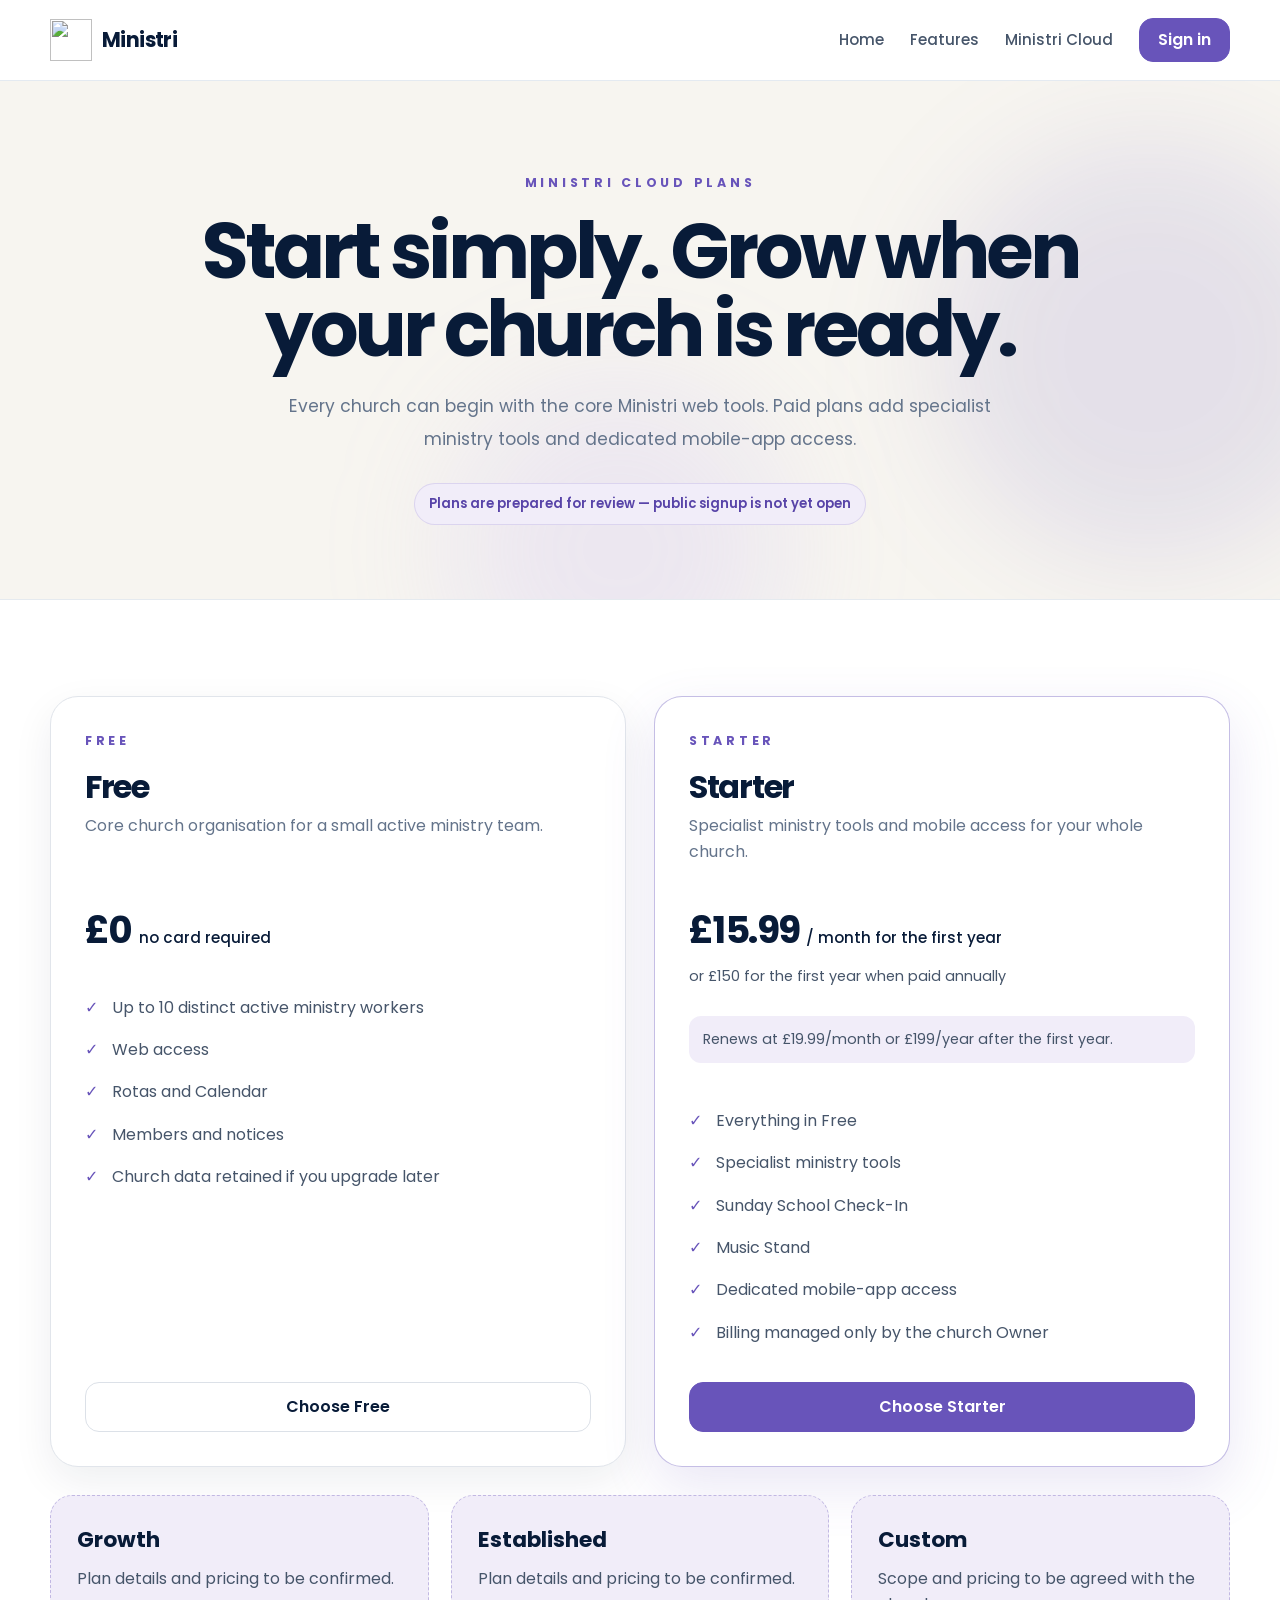
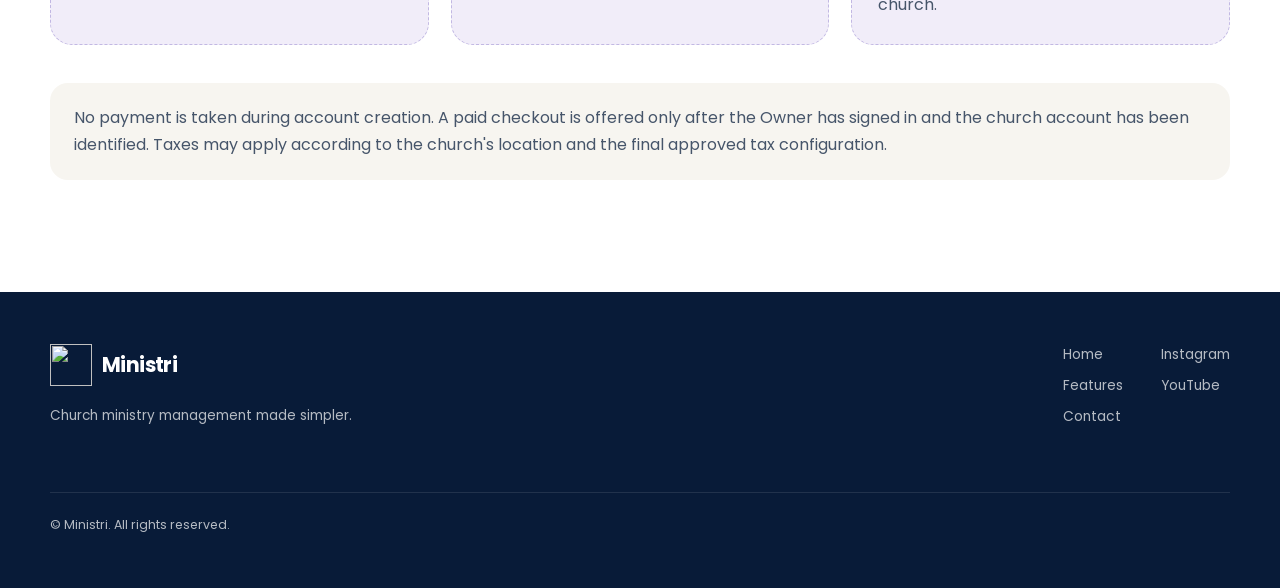
==== pricing/index.html @ 079cabef "feat: prepare Ministri Cloud pricing page" ====
<!doctype html>
<html lang="en">
<head>
  <meta charset="utf-8" />
  <meta name="viewport" content="width=device-width, initial-scale=1" />
  <meta name="description" content="Compare Ministri Cloud plans for church rotas, calendars, members and specialist ministry tools." />
  <meta name="theme-color" content="#081B38" />
  <meta name="robots" content="noindex, nofollow" />

  <meta property="og:title" content="Ministri Cloud pricing" />
  <meta property="og:description" content="Free and Starter plans for churches using Ministri Cloud." />
  <meta property="og:image" content="https://ministri.app/assets/opengraph-image.png" />
  <meta property="og:url" content="https://ministri.app/pricing/" />
  <meta property="og:type" content="website" />

  <title>Ministri Cloud pricing</title>
  <link rel="icon" href="../assets/ministri-icon.png" />
  <link rel="preconnect" href="https://fonts.googleapis.com">
  <link rel="preconnect" href="https://fonts.gstatic.com" crossorigin>
  <link href="https://fonts.googleapis.com/css2?family=Poppins:wght@400;500;600;700&display=swap" rel="stylesheet">
  <link rel="stylesheet" href="../styles.css" />
</head>
<body>
  <header class="site-header">
    <div class="container header-inner">
      <a class="brand" href="/" aria-label="Ministri home">
        <img src="../assets/ministri-icon.png" alt="" />
        <span>Ministri</span>
      </a>
      <nav class="desktop-nav" aria-label="Primary navigation">
        <a href="/">Home</a>
        <a href="/#features">Features</a>
        <a href="/#cloud">Ministri Cloud</a>
      </nav>
      <a class="button button-small" href="https://cloud.ministri.app/login">Sign in</a>
    </div>
  </header>

  <main>
    <section class="pricing-hero">
      <div class="hero-glow hero-glow-one"></div>
      <div class="hero-glow hero-glow-two"></div>
      <div class="container pricing-hero-inner">
        <p class="eyebrow">Ministri Cloud plans</p>
        <h1>Start simply. Grow when your church is ready.</h1>
        <p class="hero-lead">
          Every church can begin with the core Ministri web tools. Paid plans add specialist ministry tools and dedicated mobile-app access.
        </p>
        <div class="status-pill">Plans are prepared for review — public signup is not yet open</div>
      </div>
    </section>

    <section class="section pricing-section">
      <div class="container">
        <div class="pricing-grid">
          <article class="pricing-card">
            <p class="eyebrow">Free</p>
            <h2>Free</h2>
            <p class="pricing-summary">Core church organisation for a small active ministry team.</p>
            <p class="pricing-amount">£0 <span>no card required</span></p>
            <ul class="pricing-list">
              <li>Up to 10 distinct active ministry workers</li>
              <li>Web access</li>
              <li>Rotas and Calendar</li>
              <li>Members and notices</li>
              <li>Church data retained if you upgrade later</li>
            </ul>
            <a class="button button-secondary" href="https://cloud.ministri.app/signup?plan=free">Choose Free</a>
          </article>

          <article class="pricing-card pricing-card-featured">
            <p class="eyebrow">Starter</p>
            <h2>Starter</h2>
            <p class="pricing-summary">Specialist ministry tools and mobile access for your whole church.</p>
            <p class="pricing-amount">£15.99 <span>/ month for the first year</span></p>
            <p class="pricing-alternative">or £150 for the first year when paid annually</p>
            <p class="pricing-renewal">Renews at £19.99/month or £199/year after the first year.</p>
            <ul class="pricing-list">
              <li>Everything in Free</li>
              <li>Specialist ministry tools</li>
              <li>Sunday School Check-In</li>
              <li>Music Stand</li>
              <li>Dedicated mobile-app access</li>
              <li>Billing managed only by the church Owner</li>
            </ul>
            <a class="button" href="https://cloud.ministri.app/signup?plan=starter">Choose Starter</a>
          </article>
        </div>

        <div class="pricing-placeholder-grid" aria-label="Plans awaiting pricing approval">
          <article class="pricing-placeholder">
            <h3>Growth</h3>
            <p>Plan details and pricing to be confirmed.</p>
          </article>
          <article class="pricing-placeholder">
            <h3>Established</h3>
            <p>Plan details and pricing to be confirmed.</p>
          </article>
          <article class="pricing-placeholder">
            <h3>Custom</h3>
            <p>Scope and pricing to be agreed with the church.</p>
          </article>
        </div>

        <p class="pricing-guardrail">
          No payment is taken during account creation. A paid checkout is offered only after the Owner has signed in and the church account has been identified. Taxes may apply according to the church's location and the final approved tax configuration.
        </p>
      </div>
    </section>
  </main>

  <footer class="site-footer">
    <div class="container footer-inner">
      <div class="footer-brand">
        <a class="brand" href="/">
          <img src="../assets/ministri-icon.png" alt="" />
          <span>Ministri</span>
        </a>
        <p>Church ministry management made simpler.</p>
      </div>
      <div class="footer-links">
        <a href="/">Home</a>
        <a href="/#features">Features</a>
        <a href="/#contact">Contact</a>
      </div>
      <div class="footer-socials">
        <a href="https://www.instagram.com/ministriapp/" target="_blank" rel="noopener noreferrer">Instagram</a>
        <a href="https://www.youtube.com/@ministriapp" target="_blank" rel="noopener noreferrer">YouTube</a>
      </div>
      <p class="copyright">© <span id="year"></span> Ministri. All rights reserved.</p>
    </div>
  </footer>
  <script src="../script.js?v=3"></script>
</body>
</html>
---- styles.css ----
:root {
  --cream: #F7F5F0;
  --navy: #081B38;
  --navy-soft: #162B55;
  --purple: #6854BA;
  --purple-dark: #5844A8;
  --lavender: #BBAEF2;
  --lavender-soft: #F1EDF9;
  --white: #FFFFFF;
  --slate: #64748B;
  --slate-dark: #46556A;
  --line: #E1E5EB;
  --shadow: 0 24px 70px rgba(8, 27, 56, 0.12);
  --radius-xl: 32px;
  --radius-lg: 26px;
  --radius-md: 18px;
}

* {
  box-sizing: border-box;
}

html {
  scroll-behavior: smooth;
}

body {
  margin: 0;
  font-family: "Poppins", system-ui, -apple-system, BlinkMacSystemFont, "Segoe UI", sans-serif;
  color: var(--navy);
  background: var(--cream);
  line-height: 1.65;
}

body,
button,
input,
textarea {
  font-family: "Poppins", system-ui, -apple-system, BlinkMacSystemFont, "Segoe UI", sans-serif;
}

a {
  color: inherit;
  text-decoration: none;
}

img {
  display: block;
  max-width: 100%;
}

.container {
  width: min(1180px, calc(100% - 40px));
  margin: 0 auto;
}

.site-header {
  position: sticky;
  top: 0;
  z-index: 50;
  border-bottom: 1px solid rgba(226, 232, 240, 0.9);
  background: rgba(255, 255, 255, 0.95);
  backdrop-filter: blur(16px);
}

.header-inner {
  min-height: 80px;
  display: flex;
  align-items: center;
  gap: 26px;
}

.brand {
  display: inline-flex;
  align-items: center;
  gap: 10px;
  flex-shrink: 0;
}

.brand img {
  width: 42px;
  height: 42px;
  object-fit: contain;
}

.brand span {
  color: var(--navy);
  font-size: 1.28rem;
  font-weight: 700;
  letter-spacing: -0.03em;
}

.desktop-nav {
  display: flex;
  align-items: center;
  gap: 26px;
  margin-left: auto;
  color: var(--slate-dark);
  font-size: 0.94rem;
  font-weight: 500;
}

.desktop-nav a {
  transition: color 0.2s ease;
}

.desktop-nav a:hover {
  color: var(--purple);
}

.button {
  min-height: 50px;
  display: inline-flex;
  align-items: center;
  justify-content: center;
  padding: 0 24px;
  border: 1px solid var(--purple);
  border-radius: 14px;
  background: var(--purple);
  color: white;
  font-weight: 600;
  cursor: pointer;
  transition: 0.2s ease;
}

.button:hover {
  transform: translateY(-1px);
  border-color: var(--purple-dark);
  background: var(--purple-dark);
}

.button-small {
  min-height: 44px;
  padding-inline: 18px;
}

.button-secondary {
  border-color: #DCE1E8;
  background: rgba(255, 255, 255, 0.92);
  color: var(--navy);
}

.button-secondary:hover {
  border-color: var(--purple);
  background: white;
  color: var(--purple);
}

.hero {
  position: relative;
  overflow: hidden;
  border-bottom: 1px solid rgba(226, 232, 240, 0.82);
  background: var(--cream);
}

.hero-glow {
  position: absolute;
  border-radius: 999px;
  filter: blur(60px);
  pointer-events: none;
}

.hero-glow-one {
  right: -80px;
  top: 60px;
  width: 420px;
  height: 420px;
  background: rgba(104, 84, 186, 0.13);
}

.hero-glow-two {
  left: 35%;
  bottom: -120px;
  width: 340px;
  height: 340px;
  background: rgba(187, 174, 242, 0.18);
}

.hero-grid {
  position: relative;
  display: grid;
  grid-template-columns: 0.9fr 1.1fr;
  align-items: center;
  gap: 60px;
  padding-top: 86px;
  padding-bottom: 92px;
}

.eyebrow {
  margin: 0 0 18px;
  color: var(--purple);
  font-size: 0.78rem;
  font-weight: 700;
  letter-spacing: 0.30em;
  text-transform: uppercase;
}

h1,
h2,
h3,
p {
  margin-top: 0;
}

h1 {
  margin-bottom: 26px;
  font-size: clamp(3.2rem, 6.1vw, 5.15rem);
  line-height: 1.02;
  letter-spacing: -0.052em;
  color: var(--navy);
}

h1 span {
  display: block;
}

h2 {
  margin-bottom: 18px;
  font-size: clamp(2.2rem, 4.2vw, 3.45rem);
  line-height: 1.1;
  letter-spacing: -0.04em;
  color: var(--navy);
}

h3 {
  margin-bottom: 10px;
  font-size: 1.16rem;
  color: var(--navy);
}

.hero-lead {
  max-width: 660px;
  color: var(--slate);
  font-size: 1.08rem;
  line-height: 1.9;
}

.hero-actions {
  display: flex;
  flex-wrap: wrap;
  gap: 12px;
  margin-top: 32px;
}

.hero-points {
  display: grid;
  grid-template-columns: repeat(3, 1fr);
  gap: 22px;
  margin-top: 48px;
}

.hero-points div {
  min-width: 0;
}

.hero-points strong,
.hero-points span {
  display: block;
}

.hero-points strong {
  margin-bottom: 5px;
  color: var(--navy);
  font-size: 0.93rem;
}

.hero-points span {
  color: #8792A3;
  font-size: 0.8rem;
  line-height: 1.65;
}

.hero-visual {
  position: relative;
}

.hero-image-glow {
  position: absolute;
  inset: 9%;
  border-radius: 44px;
  background: rgba(104, 84, 186, 0.16);
  filter: blur(46px);
}

.hero-image-shell {
  position: relative;
  overflow: hidden;
  border: 1px solid rgba(255, 255, 255, 0.86);
  border-radius: 28px;
  background: white;
  box-shadow: 0 30px 80px rgba(8, 27, 56, 0.14);
  transform: rotate(1.5deg);
}

.hero-image-shell img {
  width: 100%;
  height: auto;
}

.section {
  padding: 96px 0;
}

.section-heading {
  max-width: 760px;
  margin-bottom: 48px;
}

.section-heading.center {
  margin-inline: auto;
  text-align: center;
}

.section-heading > p:last-child {
  margin-inline: auto;
  max-width: 690px;
  color: var(--slate);
  font-size: 1.03rem;
  line-height: 1.9;
}

.feature-grid {
  display: grid;
  grid-template-columns: repeat(3, 1fr);
  gap: 20px;
}

.feature-card {
  padding: 30px;
  border: 1px solid rgba(226, 232, 240, 0.92);
  border-radius: 28px;
  background: white;
  box-shadow: 0 3px 12px rgba(8, 27, 56, 0.03);
  transition: transform 0.2s ease, box-shadow 0.2s ease;
}

.feature-card:hover {
  transform: translateY(-4px);
  box-shadow: 0 12px 30px rgba(8, 27, 56, 0.08);
}

.feature-icon {
  width: 50px;
  height: 50px;
  display: grid;
  place-items: center;
  margin-bottom: 24px;
  border-radius: 17px;
  background: rgba(104, 84, 186, 0.10);
  color: var(--purple);
  font-size: 0.85rem;
  font-weight: 700;
}

.feature-card p,
.step p,
.church-copy p,
.contact-copy p {
  margin-bottom: 0;
  color: var(--slate);
  line-height: 1.8;
}

.steps-section {
  padding: 96px 0;
  border-block: 1px solid rgba(226, 232, 240, 0.82);
  background: white;
}

.steps-grid {
  display: grid;
  grid-template-columns: repeat(3, 1fr);
  gap: 54px;
  margin-top: 60px;
}

.step {
  text-align: center;
}

.step-number {
  width: 58px;
  height: 58px;
  display: grid;
  place-items: center;
  margin: 0 auto 24px;
  border-radius: 999px;
  background: var(--purple);
  color: white;
  font-size: 1.15rem;
  font-weight: 700;
  box-shadow: 0 8px 22px rgba(104, 84, 186, 0.18);
}

.step p {
  max-width: 320px;
  margin-inline: auto;
}

.church-grid {
  display: grid;
  grid-template-columns: 1fr 0.88fr;
  align-items: center;
  gap: 74px;
}

.church-copy p {
  margin-bottom: 18px;
}

.text-link {
  display: inline-flex;
  margin-top: 12px;
  color: var(--purple);
  font-weight: 600;
}

.setup-card {
  position: relative;
  overflow: hidden;
  padding: 34px;
  border-radius: 30px;
  background: linear-gradient(145deg, var(--navy), var(--navy-soft) 70%, var(--purple));
  color: white;
  box-shadow: var(--shadow);
}

.setup-card::after {
  content: "";
  position: absolute;
  width: 220px;
  height: 220px;
  right: -80px;
  bottom: -100px;
  border-radius: 999px;
  background: rgba(255, 255, 255, 0.08);
}

.setup-kicker {
  position: relative;
  z-index: 1;
  margin-bottom: 10px;
  color: #CFC6F6;
  font-size: 0.78rem;
  font-weight: 700;
  letter-spacing: 0.18em;
  text-transform: uppercase;
}

.setup-card h3 {
  position: relative;
  z-index: 1;
  max-width: 390px;
  margin-bottom: 22px;
  color: white;
  font-size: 1.8rem;
}

.setup-card ul {
  position: relative;
  z-index: 1;
  margin: 0;
  padding: 0;
  list-style: none;
}

.setup-card li {
  position: relative;
  padding: 11px 0 11px 30px;
  border-bottom: 1px solid rgba(255, 255, 255, 0.10);
  color: rgba(255, 255, 255, 0.9);
}

.setup-card li::before {
  content: "✓";
  position: absolute;
  left: 0;
  color: #CFC6F6;
  font-weight: 700;
}

.social-strip {
  padding: 48px 0;
}

.social-inner {
  display: flex;
  align-items: center;
  justify-content: space-between;
  gap: 30px;
  padding: 34px 38px;
  border: 1px solid rgba(104, 84, 186, 0.14);
  border-radius: 28px;
  background: var(--lavender-soft);
}

.social-inner h2 {
  max-width: 580px;
  margin-bottom: 0;
  font-size: clamp(1.6rem, 3vw, 2.3rem);
}

.social-links {
  display: flex;
  flex-wrap: wrap;
  gap: 10px;
}

.social-links a {
  padding: 11px 15px;
  border: 1px solid rgba(104, 84, 186, 0.17);
  border-radius: 13px;
  background: white;
  color: var(--purple);
  font-size: 0.9rem;
  font-weight: 600;
}

.contact-section {
  background: linear-gradient(180deg, var(--cream), white);
}

.contact-grid {
  display: grid;
  grid-template-columns: 0.85fr 1.15fr;
  align-items: start;
  gap: 72px;
}

.contact-form {
  padding: 32px;
  border: 1px solid rgba(226, 232, 240, 0.95);
  border-radius: 28px;
  background: white;
  box-shadow: 0 18px 55px rgba(8, 27, 56, 0.08);
}

.field-row {
  display: grid;
  grid-template-columns: 1fr 1fr;
  gap: 16px;
}

label {
  display: grid;
  gap: 8px;
  margin-bottom: 16px;
  color: var(--navy);
  font-size: 0.88rem;
  font-weight: 600;
}

label span {
  color: var(--purple);
}

input,
textarea {
  width: 100%;
  padding: 13px 14px;
  border: 1px solid #D7DDE6;
  border-radius: 13px;
  background: white;
  color: var(--navy);
  font: inherit;
  outline: none;
}

input:focus,
textarea:focus {
  border-color: var(--purple);
  box-shadow: 0 0 0 3px rgba(104, 84, 186, 0.10);
}

textarea {
  resize: vertical;
}

.form-button {
  width: 100%;
  border: 0;
}

.form-note {
  margin: 10px 0 0;
  color: #8A95A6;
  font-size: 0.78rem;
}

.cta-section {
  padding: 0 0 96px;
  background: white;
}

.cta-card {
  position: relative;
  overflow: hidden;
  display: flex;
  align-items: center;
  justify-content: space-between;
  gap: 34px;
  padding: 50px 54px;
  border-radius: 32px;
  background: linear-gradient(135deg, var(--navy), var(--navy-soft) 60%, var(--purple));
  color: white;
  box-shadow: 0 20px 60px rgba(8, 27, 56, 0.14);
}

.cta-glow {
  position: absolute;
  width: 280px;
  height: 280px;
  right: -90px;
  bottom: -150px;
  border-radius: 999px;
  background: rgba(255, 255, 255, 0.11);
  filter: blur(8px);
}

.cta-card > * {
  position: relative;
  z-index: 1;
}

.cta-card h2 {
  margin-bottom: 12px;
  color: white;
  font-size: clamp(2rem, 4vw, 3.1rem);
}

.cta-card p {
  margin-bottom: 0;
  color: #D8DEEA;
  font-size: 1rem;
}

.button-light {
  flex-shrink: 0;
  border-color: white;
  background: white;
  color: var(--navy);
}

.button-light:hover {
  border-color: white;
  background: #F4F5F7;
  color: var(--navy);
}

.site-footer {
  padding: 52px 0;
  background: var(--navy);
  color: rgba(255, 255, 255, 0.70);
}

.footer-inner {
  display: grid;
  grid-template-columns: 1.2fr auto auto;
  align-items: start;
  gap: 38px;
}

.footer-brand .brand span {
  color: white;
}

.footer-brand p {
  margin: 10px 0 0;
  font-size: 0.85rem;
}

.footer-links,
.footer-socials {
  display: grid;
  gap: 8px;
  font-size: 0.86rem;
}

.footer-links a:hover,
.footer-socials a:hover {
  color: white;
}

.copyright {
  grid-column: 1 / -1;
  margin: 26px 0 0;
  padding-top: 22px;
  border-top: 1px solid rgba(255, 255, 255, 0.10);
  font-size: 0.78rem;
}

@media (max-width: 980px) {
  .desktop-nav {
    display: none;
  }

  .hero-grid,
  .church-grid,
  .contact-grid {
    grid-template-columns: 1fr;
  }

  .hero-grid {
    gap: 48px;
  }

  .hero-copy {
    max-width: 760px;
  }

  .feature-grid {
    grid-template-columns: repeat(2, 1fr);
  }

  .church-grid,
  .contact-grid {
    gap: 46px;
  }
}

@media (max-width: 700px) {
  .container {
    width: min(100% - 28px, 1180px);
  }

  .header-inner {
    min-height: 68px;
    gap: 12px;
  }

  .brand img {
    width: 36px;
    height: 36px;
  }

  .brand span {
    font-size: 1.08rem;
  }

  .button-small {
    margin-left: auto;
    min-height: 40px;
    padding-inline: 14px;
  }

  .hero-grid {
    padding-top: 58px;
    padding-bottom: 64px;
  }

  h1 {
    font-size: clamp(2.7rem, 13vw, 4.2rem);
  }

  h1 span {
    display: inline;
  }

  .hero-actions {
    display: grid;
  }

  .hero-actions .button {
    width: 100%;
  }

  .hero-points {
    grid-template-columns: 1fr;
    gap: 18px;
    margin-top: 34px;
  }

  .hero-image-shell {
    border-radius: 20px;
    transform: none;
  }

  .section,
  .steps-section {
    padding: 68px 0;
  }

  .feature-grid,
  .steps-grid {
    grid-template-columns: 1fr;
  }

  .steps-grid {
    gap: 38px;
    margin-top: 44px;
  }

  .social-inner {
    flex-direction: column;
    align-items: flex-start;
    padding: 26px;
  }

  .field-row {
    grid-template-columns: 1fr;
    gap: 0;
  }

  .contact-form {
    padding: 22px;
  }

  .cta-section {
    padding-bottom: 68px;
  }

  .cta-card {
    flex-direction: column;
    align-items: flex-start;
    padding: 34px 28px;
  }

  .cta-card .button {
    width: 100%;
  }

  .footer-inner {
    grid-template-columns: 1fr;
    gap: 24px;
  }

  .copyright {
    grid-column: 1;
  }
}

/* --- Ministri Cloud + Fellowship Licence additions --- */
.cloud-section {
  border-block: 1px solid rgba(226, 232, 240, 0.82);
  background: white;
}

.cloud-grid {
  display: grid;
  grid-template-columns: 1fr 0.88fr;
  align-items: center;
  gap: 74px;
}

.cloud-copy p {
  margin-bottom: 18px;
  color: var(--slate);
  line-height: 1.85;
}

.status-pill {
  display: inline-flex;
  margin-top: 10px;
  padding: 9px 14px;
  border: 1px solid rgba(104, 84, 186, 0.16);
  border-radius: 999px;
  background: var(--lavender-soft);
  color: var(--purple-dark);
  font-size: 0.82rem;
  font-weight: 600;
}

.fellowship-strip {
  padding: 68px 0;
  background: var(--cream);
}

.fellowship-inner {
  display: flex;
  align-items: center;
  justify-content: space-between;
  gap: 38px;
  padding: 38px 42px;
  border: 1px solid rgba(104, 84, 186, 0.14);
  border-radius: 30px;
  background: white;
  box-shadow: 0 12px 36px rgba(8, 27, 56, 0.05);
}

.fellowship-inner h2 {
  margin-bottom: 12px;
  font-size: clamp(1.9rem, 3.5vw, 2.75rem);
}

.fellowship-inner p:last-child {
  max-width: 760px;
  margin-bottom: 0;
  color: var(--slate);
}

.fellowship-inner .button {
  flex-shrink: 0;
}

.licence-hero {
  position: relative;
  overflow: hidden;
  padding: 108px 0 96px;
  border-bottom: 1px solid rgba(226, 232, 240, 0.82);
  background: var(--cream);
}

.licence-hero-inner {
  position: relative;
  z-index: 1;
  max-width: 900px;
}

.licence-hero h1 {
  max-width: 820px;
}

.licence-note {
  display: inline-flex;
  max-width: 760px;
  margin-top: 32px;
  padding: 15px 18px;
  border: 1px solid rgba(104, 84, 186, 0.15);
  border-radius: 14px;
  background: rgba(255, 255, 255, 0.72);
  color: var(--slate-dark);
  font-size: 0.9rem;
}

.six-step-grid {
  display: grid;
  grid-template-columns: repeat(3, 1fr);
  gap: 42px 34px;
  margin-top: 56px;
}

.detail-step p {
  max-width: 340px;
}

.licence-section {
  background: var(--cream);
}

.licence-grid {
  display: grid;
  grid-template-columns: 1fr 0.95fr;
  align-items: stretch;
  gap: 28px;
}

.licence-column {
  padding: 40px;
  border: 1px solid rgba(226, 232, 240, 0.92);
  border-radius: 30px;
  background: white;
}

.licence-column h2 {
  font-size: clamp(2rem, 3.7vw, 3rem);
}

.dark-licence-card {
  border-color: transparent;
  background: linear-gradient(145deg, var(--navy), var(--navy-soft) 72%, var(--purple));
  color: white;
  box-shadow: var(--shadow);
}

.dark-licence-card h3 {
  margin-bottom: 22px;
  color: white;
  font-size: 1.8rem;
}

.licence-list {
  margin: 22px 0 0;
  padding: 0;
  list-style: none;
}

.licence-list li {
  position: relative;
  padding: 10px 0 10px 29px;
  color: var(--slate-dark);
}

.licence-list li::before {
  content: "✓";
  position: absolute;
  left: 0;
  color: var(--purple);
  font-weight: 700;
}

.light-list li {
  border-bottom: 1px solid rgba(255, 255, 255, 0.10);
  color: rgba(255, 255, 255, 0.88);
}

.light-list li::before {
  color: #CFC6F6;
}

.restrictions-section {
  background: white;
}

.restrictions-grid {
  display: grid;
  grid-template-columns: 0.82fr 1.18fr;
  align-items: start;
  gap: 68px;
}

.restriction-lead {
  color: var(--slate);
  font-size: 1.03rem;
  line-height: 1.85;
}

.restriction-card {
  padding: 34px;
  border: 1px solid rgba(104, 84, 186, 0.15);
  border-radius: 28px;
  background: var(--lavender-soft);
}

.restriction-card .licence-list {
  margin-top: 12px;
}

.fellowship-only-section {
  padding: 0 0 96px;
  background: white;
}

.fellowship-only-card {
  padding: 48px 50px;
  border-radius: 32px;
  background: linear-gradient(135deg, var(--navy), var(--navy-soft) 66%, var(--purple));
  color: white;
  box-shadow: 0 20px 60px rgba(8, 27, 56, 0.14);
}

.fellowship-only-card h2 {
  max-width: 820px;
  color: white;
}

.fellowship-only-card p:last-child {
  max-width: 850px;
  margin-bottom: 0;
  color: #D8DEEA;
  line-height: 1.85;
}

@media (max-width: 980px) {
  .cloud-grid,
  .licence-grid,
  .restrictions-grid {
    grid-template-columns: 1fr;
  }

  .six-step-grid {
    grid-template-columns: repeat(2, 1fr);
  }

  .fellowship-inner {
    align-items: flex-start;
    flex-direction: column;
  }
}

@media (max-width: 700px) {
  .cloud-grid {
    gap: 40px;
  }

  .fellowship-strip {
    padding: 48px 0;
  }

  .fellowship-inner,
  .licence-column,
  .fellowship-only-card {
    padding: 28px;
  }

  .fellowship-inner .button {
    width: 100%;
  }

  .licence-hero {
    padding: 72px 0 68px;
  }

  .six-step-grid {
    grid-template-columns: 1fr;
    gap: 34px;
  }

  .restrictions-grid {
    gap: 34px;
  }

  .fellowship-only-section {
    padding-bottom: 68px;
  }
}

/* --- Fresh public-site spacing + scroll reveal --- */

/* Extra breathing room between the Ministri Cloud copy/status and its navy card,
   especially when the Cloud section stacks to one column. */
.cloud-copy .status-pill {
  margin-bottom: 18px;
}

.cloud-pricing-action {
  margin-top: 8px;
}

/* --- Ministri Cloud pricing page --- */
.pricing-hero {
  position: relative;
  overflow: hidden;
  padding: 92px 0 74px;
  border-bottom: 1px solid rgba(226, 232, 240, 0.82);
  background: var(--cream);
}

.pricing-hero-inner {
  position: relative;
  z-index: 1;
  max-width: 880px;
  text-align: center;
}

.pricing-hero h1 {
  margin-bottom: 22px;
  font-size: clamp(2.8rem, 6vw, 4.8rem);
}

.pricing-hero .hero-lead {
  max-width: 760px;
  margin-inline: auto;
}

.pricing-section {
  background: white;
}

.pricing-grid {
  display: grid;
  grid-template-columns: repeat(2, minmax(0, 1fr));
  gap: 28px;
  align-items: stretch;
}

.pricing-card {
  display: flex;
  flex-direction: column;
  padding: 34px;
  border: 1px solid var(--line);
  border-radius: 28px;
  background: white;
  box-shadow: 0 14px 40px rgba(8, 27, 56, 0.07);
}

.pricing-card-featured {
  border-color: rgba(104, 84, 186, 0.38);
  box-shadow: 0 20px 54px rgba(104, 84, 186, 0.14);
}

.pricing-card h2 {
  margin-bottom: 8px;
  font-size: 2rem;
}

.pricing-summary {
  min-height: 52px;
  color: var(--slate);
}

.pricing-amount {
  margin: 18px 0 4px;
  color: var(--navy);
  font-size: 2.35rem;
  font-weight: 700;
  letter-spacing: -0.04em;
}

.pricing-amount span {
  font-size: 0.95rem;
  font-weight: 500;
  letter-spacing: 0;
}

.pricing-alternative,
.pricing-renewal,
.pricing-note {
  color: var(--slate-dark);
  font-size: 0.9rem;
}

.pricing-renewal {
  margin-top: 12px;
  padding: 12px 14px;
  border-radius: 12px;
  background: var(--lavender-soft);
}

.pricing-list {
  margin: 22px 0 28px;
  padding: 0;
  list-style: none;
}

.pricing-list li {
  position: relative;
  padding: 8px 0 8px 27px;
  color: var(--slate-dark);
}

.pricing-list li::before {
  content: "✓";
  position: absolute;
  left: 0;
  color: var(--purple);
  font-weight: 700;
}

.pricing-card .button {
  width: 100%;
  margin-top: auto;
}

.pricing-placeholder-grid {
  display: grid;
  grid-template-columns: repeat(3, minmax(0, 1fr));
  gap: 22px;
  margin-top: 28px;
}

.pricing-placeholder {
  padding: 26px;
  border: 1px dashed rgba(104, 84, 186, 0.34);
  border-radius: 22px;
  background: var(--lavender-soft);
}

.pricing-placeholder h3 {
  margin-bottom: 8px;
  font-size: 1.35rem;
}

.pricing-placeholder p {
  margin-bottom: 0;
  color: var(--slate-dark);
}

.pricing-guardrail {
  margin-top: 38px;
  padding: 22px 24px;
  border-radius: 18px;
  background: var(--cream);
  color: var(--slate-dark);
}

@media (max-width: 900px) {
  .pricing-placeholder-grid {
    grid-template-columns: 1fr;
  }
}

@media (max-width: 700px) {
  .pricing-hero {
    padding: 66px 0 58px;
  }

  .pricing-grid {
    grid-template-columns: 1fr;
  }

  .pricing-card {
    padding: 27px;
  }
}

@media (max-width: 980px) {
  .cloud-grid {
    gap: 56px;
  }

  .cloud-copy {
    padding-bottom: 4px;
  }
}

/* Progressive-enhancement scroll reveal:
   content stays visible if JavaScript is unavailable. */
.reveal-section {
  opacity: 1;
  transform: none;
}

.js .reveal-section {
  opacity: 0;
  transform: translateY(28px);
  transition:
    opacity 0.75s ease,
    transform 0.75s cubic-bezier(0.22, 1, 0.36, 1);
  will-change: opacity, transform;
}

.js .reveal-section.is-visible {
  opacity: 1;
  transform: translateY(0);
}

@media (prefers-reduced-motion: reduce) {
  .js .reveal-section,
  .js .reveal-section.is-visible {
    opacity: 1;
    transform: none;
    transition: none;
  }
}
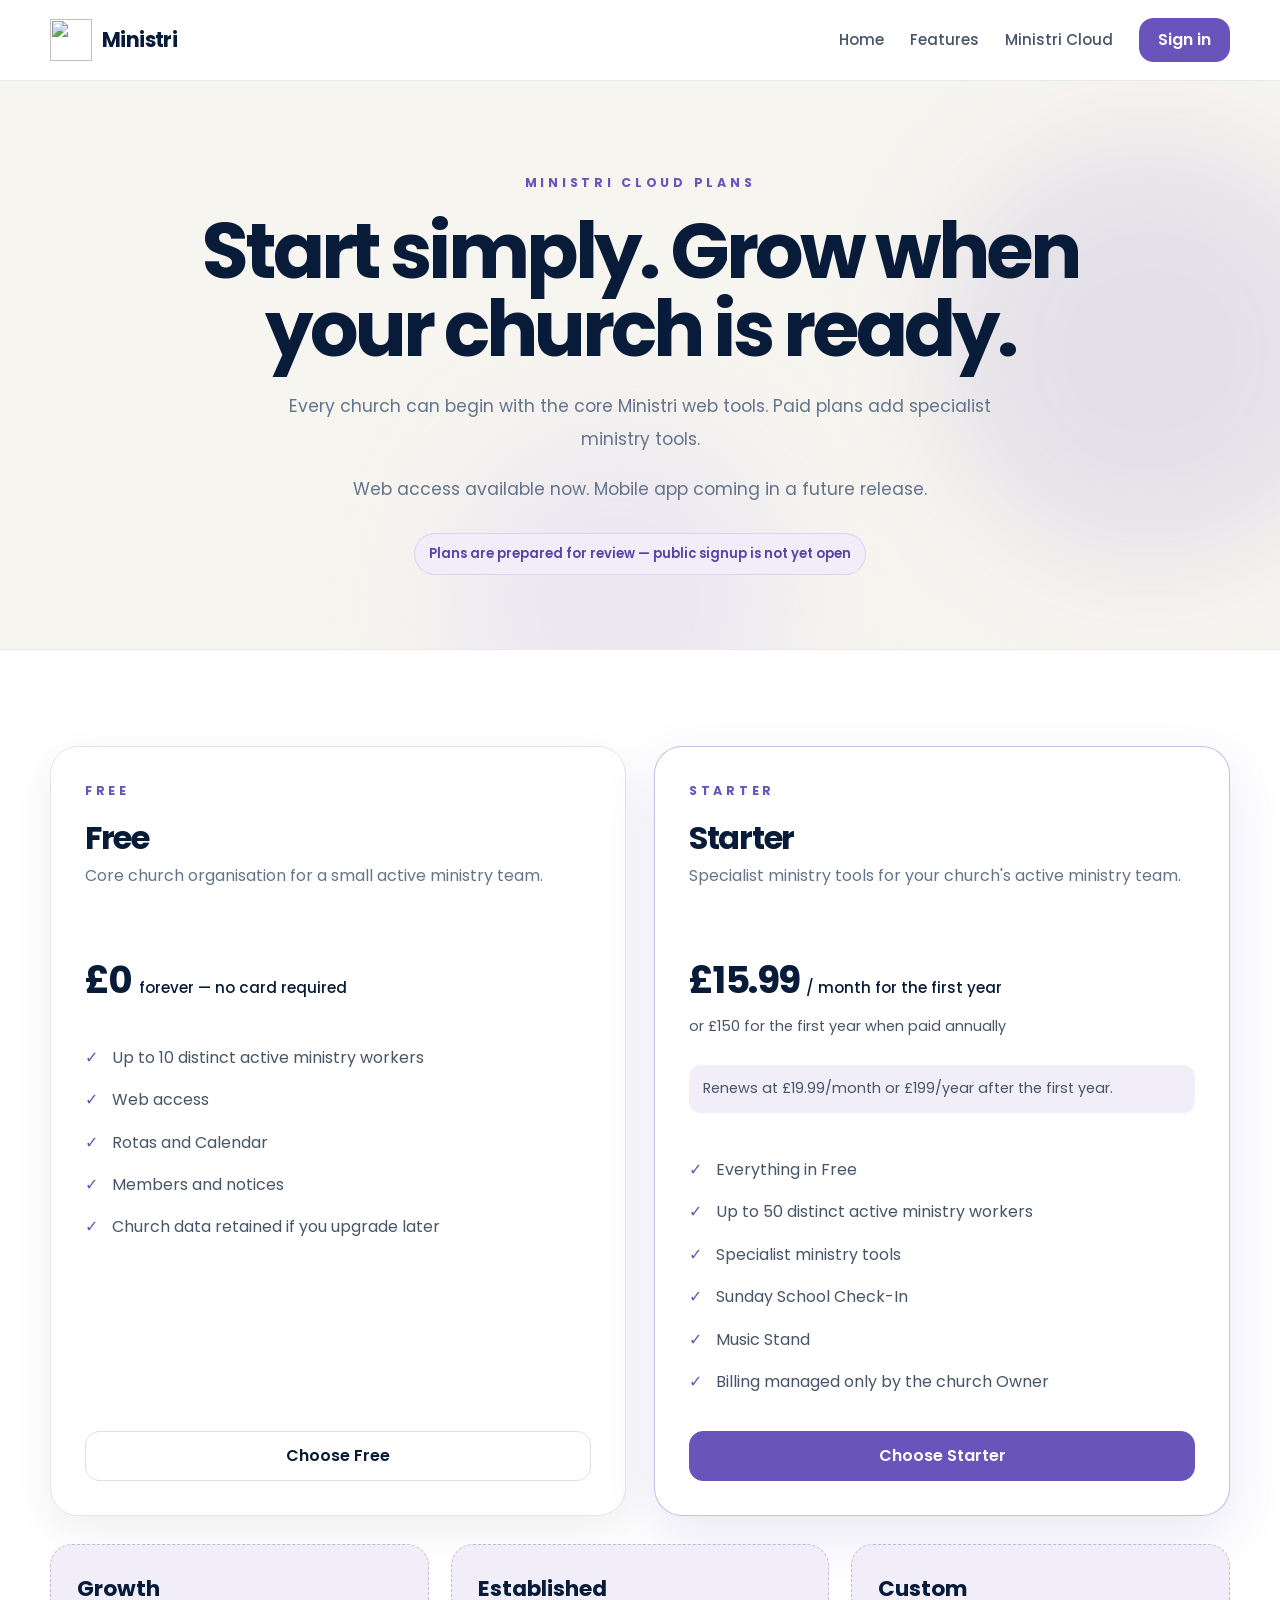
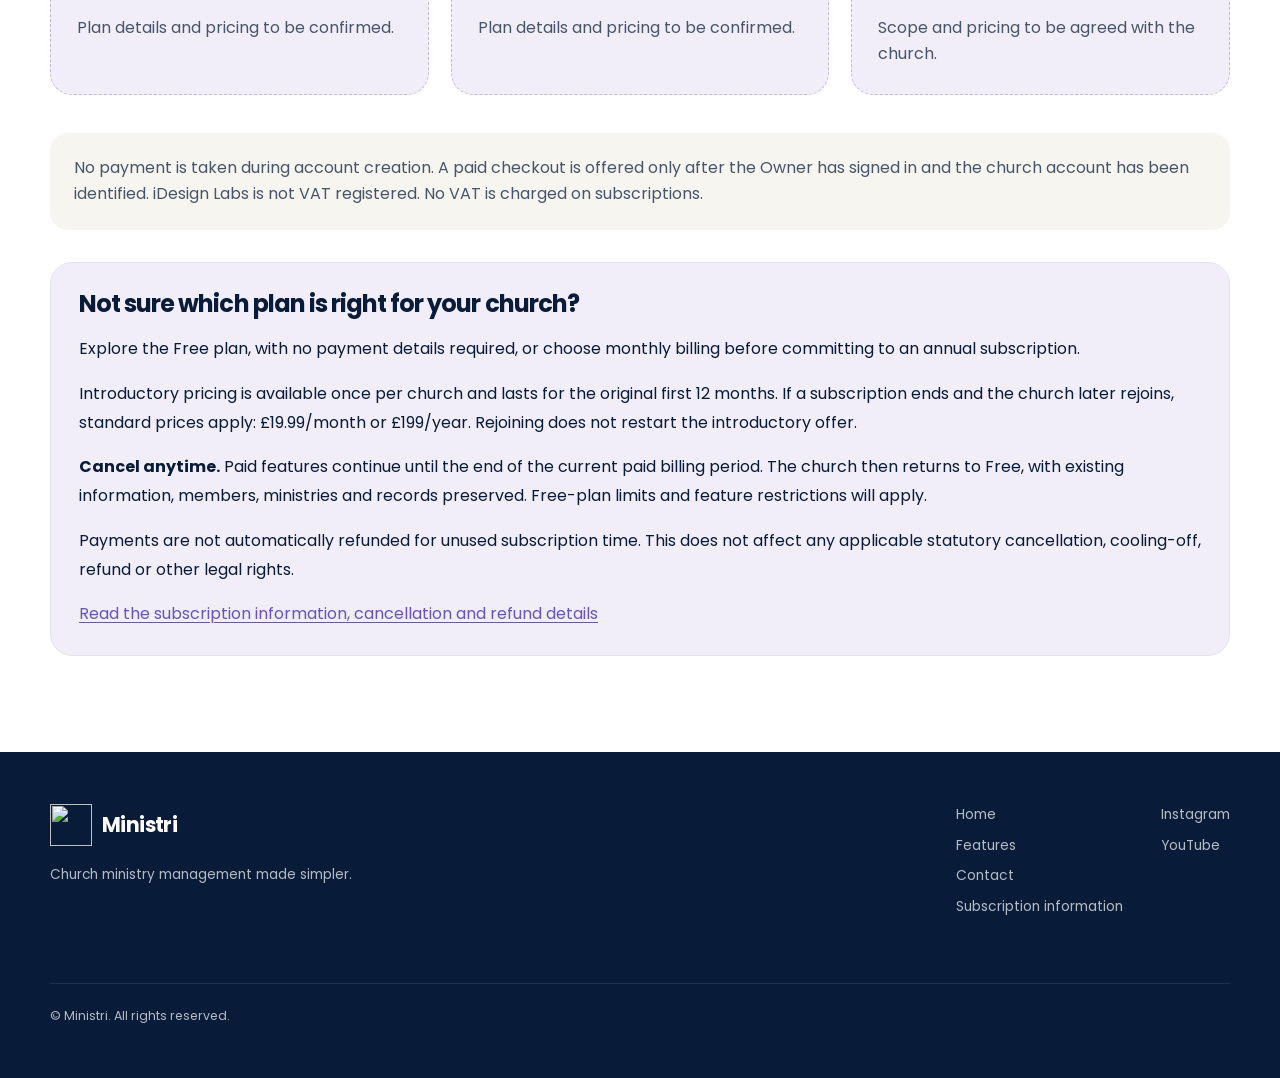
==== commit 95f1af3c: "docs(website): add Cloud subscription information and web-only launch copy" ====
--- a/pricing/index.html
+++ b/pricing/index.html
@@ -44,8 +44,9 @@
         <p class="eyebrow">Ministri Cloud plans</p>
         <h1>Start simply. Grow when your church is ready.</h1>
         <p class="hero-lead">
-          Every church can begin with the core Ministri web tools. Paid plans add specialist ministry tools and dedicated mobile-app access.
+          Every church can begin with the core Ministri web tools. Paid plans add specialist ministry tools.
         </p>
+        <p class="hero-lead">Web access available now. Mobile app coming in a future release.</p>
         <div class="status-pill">Plans are prepared for review — public signup is not yet open</div>
       </div>
     </section>
@@ -57,7 +58,7 @@
             <p class="eyebrow">Free</p>
             <h2>Free</h2>
             <p class="pricing-summary">Core church organisation for a small active ministry team.</p>
-            <p class="pricing-amount">£0 <span>no card required</span></p>
+            <p class="pricing-amount">£0 <span>forever — no card required</span></p>
             <ul class="pricing-list">
               <li>Up to 10 distinct active ministry workers</li>
               <li>Web access</li>
@@ -71,16 +72,16 @@
           <article class="pricing-card pricing-card-featured">
             <p class="eyebrow">Starter</p>
             <h2>Starter</h2>
-            <p class="pricing-summary">Specialist ministry tools and mobile access for your whole church.</p>
+            <p class="pricing-summary">Specialist ministry tools for your church's active ministry team.</p>
             <p class="pricing-amount">£15.99 <span>/ month for the first year</span></p>
             <p class="pricing-alternative">or £150 for the first year when paid annually</p>
             <p class="pricing-renewal">Renews at £19.99/month or £199/year after the first year.</p>
             <ul class="pricing-list">
               <li>Everything in Free</li>
+              <li>Up to 50 distinct active ministry workers</li>
               <li>Specialist ministry tools</li>
               <li>Sunday School Check-In</li>
               <li>Music Stand</li>
-              <li>Dedicated mobile-app access</li>
               <li>Billing managed only by the church Owner</li>
             </ul>
             <a class="button" href="https://cloud.ministri.app/signup?plan=starter">Choose Starter</a>
@@ -103,8 +104,16 @@
         </div>
 
         <p class="pricing-guardrail">
-          No payment is taken during account creation. A paid checkout is offered only after the Owner has signed in and the church account has been identified. Taxes may apply according to the church's location and the final approved tax configuration.
+          No payment is taken during account creation. A paid checkout is offered only after the Owner has signed in and the church account has been identified. iDesign Labs is not VAT registered. No VAT is charged on subscriptions.
         </p>
+        <div class="pricing-guidance">
+          <h2>Not sure which plan is right for your church?</h2>
+          <p>Explore the Free plan, with no payment details required, or choose monthly billing before committing to an annual subscription.</p>
+          <p>Introductory pricing is available once per church and lasts for the original first 12 months. If a subscription ends and the church later rejoins, standard prices apply: £19.99/month or £199/year. Rejoining does not restart the introductory offer.</p>
+          <p><strong>Cancel anytime.</strong> Paid features continue until the end of the current paid billing period. The church then returns to Free, with existing information, members, ministries and records preserved. Free-plan limits and feature restrictions will apply.</p>
+          <p>Payments are not automatically refunded for unused subscription time. This does not affect any applicable statutory cancellation, cooling-off, refund or other legal rights.</p>
+          <a href="/subscription-information/">Read the subscription information, cancellation and refund details</a>
+        </div>
       </div>
     </section>
   </main>
@@ -122,6 +131,7 @@
         <a href="/">Home</a>
         <a href="/#features">Features</a>
         <a href="/#contact">Contact</a>
+        <a href="/subscription-information/">Subscription information</a>
       </div>
       <div class="footer-socials">
         <a href="https://www.instagram.com/ministriapp/" target="_blank" rel="noopener noreferrer">Instagram</a>
--- a/styles.css
+++ b/styles.css
@@ -1206,6 +1206,49 @@
   background: var(--lavender-soft);
 }
 
+.pricing-guidance {
+  margin-top: 32px;
+  padding: 28px;
+  border: 1px solid var(--line);
+  border-radius: 22px;
+  background: var(--lavender-soft);
+}
+
+.pricing-guidance h2 {
+  font-size: 1.5rem;
+}
+
+.pricing-guidance p,
+.subscription-information p {
+  margin-top: 16px;
+  line-height: 1.8;
+}
+
+.pricing-guidance a,
+.subscription-information a {
+  color: var(--purple);
+  text-decoration: underline;
+  text-underline-offset: 3px;
+  overflow-wrap: anywhere;
+}
+
+.subscription-information .container {
+  max-width: 840px;
+}
+
+.subscription-information h1 {
+  font-size: clamp(2rem, 6vw, 3.25rem);
+  line-height: 1.15;
+}
+
+.subscription-information section {
+  margin-top: 36px;
+}
+
+.subscription-information h2 {
+  font-size: 1.4rem;
+}
+
 .pricing-list {
   margin: 22px 0 28px;
   padding: 0;
